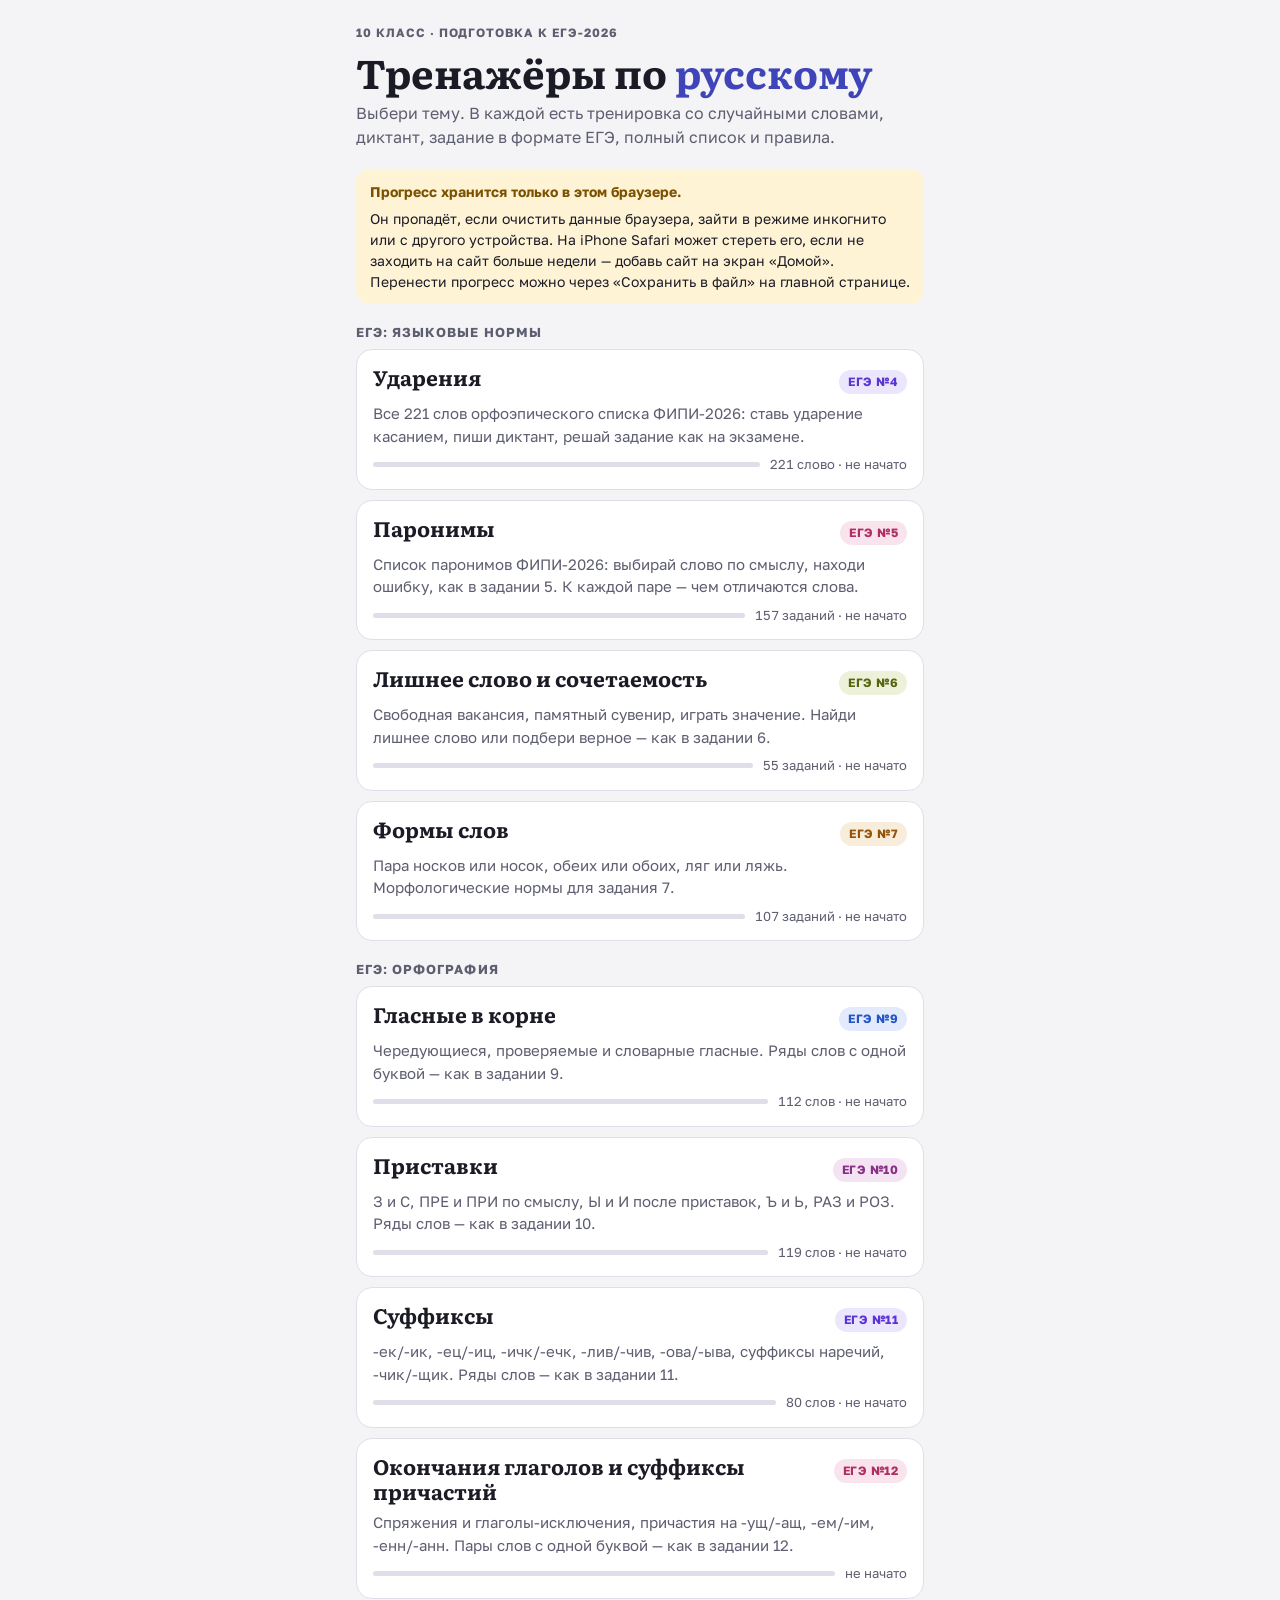
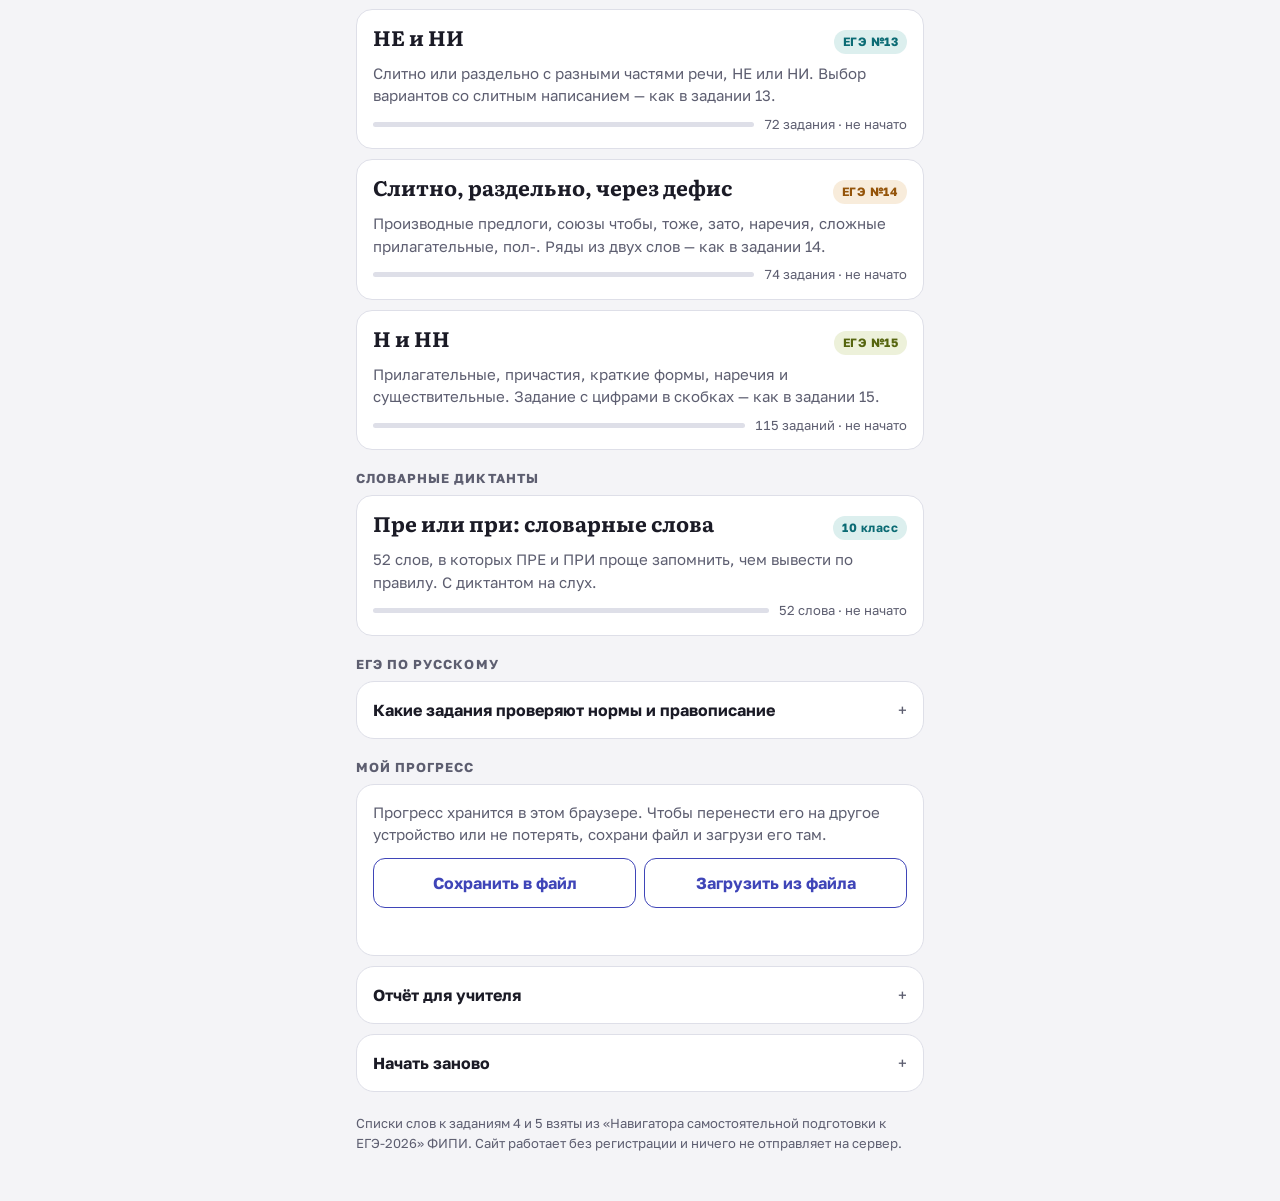
==== index.html @ c37b057d "Тренажёры по русскому языку: 12 тем для 10 класса и ЕГЭ-2026 Co-Authored-By: Claude Opus 5.5 <norepl" ====
<!doctype html>
<html lang="ru">
<head>
<meta charset="utf-8">
<meta name="viewport" content="width=device-width, initial-scale=1, viewport-fit=cover">
<title>Тренажёры по русскому</title>
<meta name="description" content="Тренажёры по русскому языку для 10 класса и подготовки к ЕГЭ: ударения, паронимы, формы слов, корни, приставки, Н и НН.">
<meta name="theme-color" content="#f4f4f7" media="(prefers-color-scheme: light)">
<meta name="theme-color" content="#121219" media="(prefers-color-scheme: dark)">
<link rel="stylesheet" href="assets/site.css">
<style>
  .hero { display: grid; gap: 8px; padding-block: 10px 6px; }
  .hero h1 { font-size: clamp(30px, 9vw, 40px); }
  .hero p { margin: 0; color: var(--muted); max-width: 60ch; }
  .sec { display: grid; gap: 10px; margin-top: 22px; }
  .sec > h2 { font: 700 13px/1 var(--f-ui); letter-spacing: .08em; text-transform: uppercase; color: var(--muted); margin: 0; }
  .topics { display: grid; gap: 10px; }
  .topic {
    display: grid; gap: 8px; text-decoration: none; color: var(--ink);
    background: var(--card); border: 1px solid var(--line); border-radius: 16px; padding: 14px 16px;
  }
  .topic:hover { border-color: var(--accent); }
  .topic .head { display: flex; align-items: baseline; justify-content: space-between; gap: 10px; }
  .topic h3 { margin: 0; font: 700 21px/1.2 var(--f-word); color: var(--ink); }
  .topic .badge { flex: none; font: 700 12px/1 var(--f-ui); letter-spacing: .04em; color: var(--accent); background: var(--accent-soft); border-radius: 999px; padding: 6px 9px; white-space: nowrap; }
  .topic p { margin: 0; color: var(--muted); font-size: 15px; }
  .topic .prog { display: grid; grid-template-columns: 1fr auto; align-items: center; gap: 10px; font-size: 13px; color: var(--muted); font-variant-numeric: tabular-nums; }
  .topic .prog .bar { height: 5px; }
  .topic .prog .err { color: var(--bad); font-weight: 700; }
  .cont { display: flex; align-items: center; justify-content: space-between; gap: 10px; flex-wrap: wrap; text-decoration: none; color: var(--ink); }
  .cont b { font-family: var(--f-word); font-size: 19px; }
  details.card > summary { cursor: pointer; font-weight: 700; list-style: none; display: flex; justify-content: space-between; gap: 8px; }
  details.card > summary::-webkit-details-marker { display: none; }
  details.card > summary::after { content: "+"; color: var(--muted); font-weight: 400; }
  details[open].card > summary::after { content: "−"; }
  .map { list-style: none; margin: 0; padding: 0; display: grid; }
  .map li { display: grid; grid-template-columns: 2.2em 1fr auto; gap: 8px; padding: 7px 0; border-top: 1px solid var(--line); font-size: 15px; align-items: baseline; }
  .map li:first-child { border-top: 0; }
  .map .num { font-weight: 700; color: var(--muted); font-variant-numeric: tabular-nums; }
  .map a { font-size: 13px; font-weight: 700; white-space: nowrap; }
  .field { display: grid; gap: 4px; }
  .field label { font-size: 13px; color: var(--muted); font-weight: 600; }
  .field input { min-height: 44px; border-radius: 10px; border: 1.5px solid var(--line); background: var(--card); padding: 0 12px; font-size: 16px; }
  .msg { font-size: 14px; margin: 0; min-height: 1.4em; }
  .msg.ok { color: var(--good); } .msg.no { color: var(--bad); }
  .confirm { display: grid; gap: 8px; border-radius: 12px; padding: 12px; background: var(--bad-soft); }
  textarea.report { width: 100%; min-height: 160px; border-radius: 10px; border: 1.5px solid var(--line); background: var(--card); padding: 10px 12px; font: 14px/1.5 var(--f-ui); color: var(--ink); resize: vertical; }
</style>
</head>
<body>
<div class="wrap">
  <header class="hero">
    <span class="eyebrow">10 класс · подготовка к ЕГЭ-2026</span>
    <h1>Тренажёры по <span class="hl">русскому</span></h1>
    <p>Выбери тему. В каждой есть тренировка со случайными словами, диктант, задание в формате ЕГЭ, полный список и правила.</p>
  </header>

  <div class="notice" id="notice" style="margin-top:14px"></div>

  <a class="card cont" id="continue" href="#" hidden style="margin-top:14px">
    <span><span class="muted" style="font-size:13px">Продолжить</span><br><b id="contTitle"></b></span>
    <span class="btn small" style="display:inline-flex;align-items:center">Открыть</span>
  </a>

  <div id="topics"></div>

  <section class="sec">
    <h2>ЕГЭ по русскому</h2>
    <details class="card">
      <summary>Какие задания проверяют нормы и правописание</summary>
      <p class="task-line">Задания 1–3 и 22–26 — работа с текстом, 27 — сочинение. Остальные проверяют знание норм и правил. Здесь отмечено, по каким уже есть тренажёр.</p>
      <ul class="map" id="map"></ul>
    </details>
  </section>

  <section class="sec">
    <h2>Мой прогресс</h2>
    <div class="card">
      <p class="task-line">Прогресс хранится в этом браузере. Чтобы перенести его на другое устройство или не потерять, сохрани файл и загрузи его там.</p>
      <div class="row">
        <button type="button" class="btn ghost" id="exp">Сохранить в файл</button>
        <button type="button" class="btn ghost" id="impBtn">Загрузить из файла</button>
        <input type="file" id="imp" accept="application/json,.json" hidden>
      </div>
      <p class="msg" id="impMsg" aria-live="polite"></p>
    </div>
    <details class="card">
      <summary>Отчёт для учителя</summary>
      <p class="task-line">Текст со сводкой по всем темам. Скопируй его и отправь учителю в мессенджер.</p>
      <div class="field"><label for="who">Имя и класс</label><input id="who" type="text" autocomplete="name" placeholder="Например: Иван Петров, 10 «Б»"></div>
      <textarea class="report" id="report" readonly aria-label="Текст отчёта"></textarea>
      <div class="row"><button type="button" class="btn" id="copy">Скопировать отчёт</button></div>
      <p class="msg" id="copyMsg" aria-live="polite"></p>
    </details>
    <details class="card">
      <summary>Начать заново</summary>
      <p class="task-line">Удалит все ответы и статистику по всем темам в этом браузере.</p>
      <div class="row"><button type="button" class="btn danger" id="reset">Удалить весь прогресс</button></div>
      <div class="confirm" id="resetBox" hidden>
        <b>Точно удалить? Вернуть не получится, если нет сохранённого файла.</b>
        <div class="row"><button type="button" class="btn danger" id="resetYes">Да, удалить</button><button type="button" class="btn ghost" id="resetNo">Отмена</button></div>
      </div>
    </details>
  </section>

  <footer class="foot">
    <span>Списки слов к заданиям 4 и 5 взяты из «Навигатора самостоятельной подготовки к ЕГЭ-2026» ФИПИ. Сайт работает без регистрации и ничего не отправляет на сервер.</span>
  </footer>
</div>

<script src="assets/core.js"></script>
<script src="topics.js"></script>
<script>
(function () {
  'use strict';
  const { esc, plural } = Core;
  const $ = s => document.querySelector(s);
  const TOPICS = (window.TOPICS || []).slice().sort((a, b) => (a.order || 999) - (b.order || 999) || a.title.localeCompare(b.title, 'ru'));
  const SUMS = Core.summaries();

  /* --- предупреждение о хранении --- */
  $('#notice').innerHTML = Core.notice();
  if (!Core.storageOK()) $('#notice').classList.add('bad');
  Core.askPersist();

  /* --- продолжить --- */
  let last = null;
  TOPICS.forEach(t => { const s = SUMS[t.id]; if (s && s.updated && (!last || s.updated > SUMS[last.id].updated)) last = t; });
  if (last) { $('#continue').hidden = false; $('#continue').href = last.file; $('#contTitle').textContent = last.title; }

  /* --- темы по разделам --- */
  if (!TOPICS.length) {
    $('#topics').innerHTML = '<section class="sec"><div class="card"><p>Список тем пуст. Если ты владелец сайта, проверь, что рядом с index.html лежит файл topics.js (его создаёт сборка, см. README).</p></div></section>';
  } else {
    const groups = [];
    TOPICS.forEach(t => { const g = t.group || 'Темы'; if (!groups.includes(g)) groups.push(g); });
    $('#topics').innerHTML = groups.map(g => `<section class="sec"><h2>${esc(g)}</h2><div class="topics">${
      TOPICS.filter(t => (t.group || 'Темы') === g).map(card).join('')}</div></section>`).join('');
  }
  function card(t) {
    const s = SUMS[t.id];
    const total = (s && s.total) || t.count || 0;
    const learned = (s && s.learned) || 0;
    const errors = (s && s.errors) || 0;
    const pct = total ? Math.round(learned / total * 100) : 0;
    const units = (t.unit && t.unit.split('|').length === 3) ? t.unit.split('|') : ['задание', 'задания', 'заданий'];
    const badge = t.task ? `ЕГЭ №${esc(t.task)}` : (t.grade ? `${esc(t.grade)} класс` : '');
    const prog = s ? `<div class="prog"><div class="bar"><i style="width:${pct}%"></i></div>
        <span>выучено ${learned} из ${total}${errors ? ` · <span class="err">${errors} ${plural(errors, 'ошибка', 'ошибки', 'ошибок')}</span>` : ''}</span></div>`
      : `<div class="prog"><div class="bar"><i></i></div><span>${total ? `${total} ${plural(total, ...units)} · ` : ''}не начато</span></div>`;
    return `<a class="topic" href="${esc(t.file)}" data-accent="${esc(t.accent || '')}">
      <div class="head"><h3>${esc(t.title)}</h3>${badge ? `<span class="badge">${badge}</span>` : ''}</div>
      ${t.desc ? `<p>${esc(t.desc)}</p>` : ''}${prog}</a>`;
  }

  /* --- карта заданий ЕГЭ --- */
  const MAP = [
    [4, 'Орфоэпические нормы: ударение'], [5, 'Паронимы'], [6, 'Лексические нормы: лишнее или неуместное слово'],
    [7, 'Морфологические нормы: формы слов (с 2026 года — любые грамматические ошибки в выделенном слове)'],
    [8, 'Синтаксические нормы: грамматические ошибки в предложениях'], [9, 'Правописание корней'], [10, 'Правописание приставок'],
    [11, 'Суффиксы (кроме Н и НН)'], [12, 'Окончания глаголов и суффиксы причастий'], [13, 'НЕ и НИ'],
    [14, 'Слитное, дефисное и раздельное написание'], [15, 'Н и НН'], [16, 'Однородные члены и сложносочинённое предложение'],
    [17, 'Обособленные члены предложения'], [18, 'Вводные слова и обращения'], [19, 'Сложноподчинённое предложение'],
    [20, 'Сложное предложение с разными видами связи'], [21, 'Пунктуационный анализ'],
  ];
  $('#map').innerHTML = MAP.map(([n, name]) => {
    const tops = TOPICS.filter(t => String(t.task) === String(n));
    return `<li><span class="num">${n}</span><span>${esc(name)}</span><span>${tops.map(t => `<a href="${esc(t.file)}">${esc(t.title)}</a>`).join('<br>') || '<span class="muted" style="font-size:13px">скоро</span>'}</span></li>`;
  }).join('');

  /* --- экспорт / импорт --- */
  $('#exp').addEventListener('click', () => {
    try { Core.downloadExport(); msg('#impMsg', 'Файл сохранён в «Загрузки».', true); }
    catch (e) { msg('#impMsg', 'Не получилось сохранить файл: ' + e.message, false); }
  });
  $('#impBtn').addEventListener('click', () => $('#imp').click());
  $('#imp').addEventListener('change', e => {
    const f = e.target.files && e.target.files[0]; if (!f) return;
    const r = new FileReader();
    r.onload = () => {
      try { const n = Core.importData(JSON.parse(r.result)); msg('#impMsg', `Прогресс загружен (${n} ${plural(n, 'запись', 'записи', 'записей')}). Обновляю страницу…`, true); setTimeout(() => location.reload(), 900); }
      catch (err) { msg('#impMsg', 'Не удалось прочитать файл. ' + err.message, false); }
    };
    r.readAsText(f);
    e.target.value = '';
  });
  function msg(sel, text, ok) { const m = $(sel); m.textContent = text; m.className = 'msg ' + (ok ? 'ok' : 'no'); }

  /* --- отчёт для учителя --- */
  const who = $('#who');
  try { who.value = Core.getJSON('name', ''); } catch (e) {}
  function report() {
    const d = new Date().toLocaleDateString('ru-RU');
    const lines = [`Отчёт о подготовке${who.value.trim() ? ': ' + who.value.trim() : ''} (${d})`, ''];
    let any = false;
    TOPICS.forEach(t => {
      const s = SUMS[t.id]; if (!s) return; any = true;
      const ex = Core.examOf(t.id);
      lines.push(`${t.title}${t.task ? ` (ЕГЭ №${t.task})` : ''}: выучено ${s.learned} из ${s.total}, к повторению ${s.errors}` + (ex.n ? `, задания ЕГЭ: ${ex.ok} из ${ex.n}` : ''));
      if (s.errs && s.errs.length) lines.push('  Ошибки: ' + s.errs.slice(0, 10).join(', '));
    });
    if (!any) lines.push('Пока ни одна тема не начата.');
    $('#report').value = lines.join('\n');
  }
  who.addEventListener('input', () => { Core.setJSON('name', who.value); report(); });
  report();
  $('#copy').addEventListener('click', () => {
    const text = $('#report').value;
    const done = () => msg('#copyMsg', 'Скопировано. Вставь в сообщение учителю.', true);
    const fallback = () => { const ta = $('#report'); ta.focus(); ta.select(); try { document.execCommand('copy'); done(); } catch (e) { msg('#copyMsg', 'Выдели текст и скопируй вручную.', false); } };
    if (navigator.clipboard && navigator.clipboard.writeText) navigator.clipboard.writeText(text).then(done, fallback); else fallback();
  });

  /* --- сброс --- */
  $('#reset').addEventListener('click', () => { $('#resetBox').hidden = false; $('#reset').hidden = true; });
  $('#resetNo').addEventListener('click', () => { $('#resetBox').hidden = true; $('#reset').hidden = false; });
  $('#resetYes').addEventListener('click', () => { Core.resetAll(); location.reload(); });
})();
</script>
</body>
</html>
---- assets/site.css ----
/* =====================================================================
   Тренажёры по русскому — общий стиль для всех страниц.
   Цвет темы задаётся атрибутом data-accent на <html>:
   violet · teal · blue · rose · amber · plum · olive
   ===================================================================== */

/* ---------- Шрифты (лежат в assets/fonts, интернет-шрифты не нужны) ---------- */
@font-face { font-family: "Literata"; font-style: normal; font-weight: 500; font-display: swap;
  src: url(fonts/literata-cyrillic-500-normal.woff2) format("woff2"); unicode-range: U+0301, U+0400-045F, U+0490-0491, U+04B0-04B1, U+2116; }
@font-face { font-family: "Literata"; font-style: normal; font-weight: 500; font-display: swap;
  src: url(fonts/literata-latin-500-normal.woff2) format("woff2"); unicode-range: U+0000-00FF, U+0131, U+0152-0153, U+02BB-02BC, U+02C6, U+02DA, U+02DC, U+0304, U+0308, U+0329, U+2000-206F, U+20AC, U+2122, U+2191, U+2193, U+2212, U+2215, U+FEFF, U+FFFD; }
@font-face { font-family: "Literata"; font-style: normal; font-weight: 700; font-display: swap;
  src: url(fonts/literata-cyrillic-700-normal.woff2) format("woff2"); unicode-range: U+0301, U+0400-045F, U+0490-0491, U+04B0-04B1, U+2116; }
@font-face { font-family: "Literata"; font-style: normal; font-weight: 700; font-display: swap;
  src: url(fonts/literata-latin-700-normal.woff2) format("woff2"); unicode-range: U+0000-00FF, U+0131, U+0152-0153, U+02BB-02BC, U+02C6, U+02DA, U+02DC, U+0304, U+0308, U+0329, U+2000-206F, U+20AC, U+2122, U+2191, U+2193, U+2212, U+2215, U+FEFF, U+FFFD; }
@font-face { font-family: "Golos Text"; font-style: normal; font-weight: 400; font-display: swap;
  src: url(fonts/golos-text-cyrillic-400-normal.woff2) format("woff2"); unicode-range: U+0301, U+0400-045F, U+0490-0491, U+04B0-04B1, U+2116; }
@font-face { font-family: "Golos Text"; font-style: normal; font-weight: 400; font-display: swap;
  src: url(fonts/golos-text-latin-400-normal.woff2) format("woff2"); unicode-range: U+0000-00FF, U+0131, U+0152-0153, U+02BB-02BC, U+02C6, U+02DA, U+02DC, U+0304, U+0308, U+0329, U+2000-206F, U+20AC, U+2122, U+2191, U+2193, U+2212, U+2215, U+FEFF, U+FFFD; }
@font-face { font-family: "Golos Text"; font-style: normal; font-weight: 600; font-display: swap;
  src: url(fonts/golos-text-cyrillic-600-normal.woff2) format("woff2"); unicode-range: U+0301, U+0400-045F, U+0490-0491, U+04B0-04B1, U+2116; }
@font-face { font-family: "Golos Text"; font-style: normal; font-weight: 600; font-display: swap;
  src: url(fonts/golos-text-latin-600-normal.woff2) format("woff2"); unicode-range: U+0000-00FF, U+0131, U+0152-0153, U+02BB-02BC, U+02C6, U+02DA, U+02DC, U+0304, U+0308, U+0329, U+2000-206F, U+20AC, U+2122, U+2191, U+2193, U+2212, U+2215, U+FEFF, U+FFFD; }
@font-face { font-family: "Golos Text"; font-style: normal; font-weight: 700; font-display: swap;
  src: url(fonts/golos-text-cyrillic-700-normal.woff2) format("woff2"); unicode-range: U+0301, U+0400-045F, U+0490-0491, U+04B0-04B1, U+2116; }
@font-face { font-family: "Golos Text"; font-style: normal; font-weight: 700; font-display: swap;
  src: url(fonts/golos-text-latin-700-normal.woff2) format("woff2"); unicode-range: U+0000-00FF, U+0131, U+0152-0153, U+02BB-02BC, U+02C6, U+02DA, U+02DC, U+0304, U+0308, U+0329, U+2000-206F, U+20AC, U+2122, U+2191, U+2193, U+2212, U+2215, U+FEFF, U+FFFD; }

/* ---------- Цвета ---------- */
/* Layout: one narrow reading column; the word is the hero in a book serif; each topic gets its own ink colour */
:root {
  --bg: #f4f4f7;
  --card: #ffffff;
  --ink: #1b1b26;
  --muted: #5d5e70;
  --line: #dedfe8;
  --good: #1b8650;
  --good-soft: #e2f4ea;
  --bad: #cc3434;
  --bad-soft: #fbe6e6;
  --warn: #7a5200;
  --warn-soft: #fff3d6;
  --a: #3f45b8;
  --as: #e7e8fa;
  --accent: var(--a);
  --accent-soft: var(--as);
  --f-word: "Literata", "PT Serif", Georgia, "Times New Roman", serif;
  --f-ui: "Golos Text", "Segoe UI", Roboto, "Helvetica Neue", Arial, system-ui, sans-serif;
  color-scheme: light;
}
[data-accent="violet"] { --a: #5b34d6; --as: #ebe6fb; }
[data-accent="teal"]   { --a: #0b6b74; --as: #dcefee; }
[data-accent="blue"]   { --a: #2554c7; --as: #e3eafb; }
[data-accent="rose"]   { --a: #b02f62; --as: #f9e3ec; }
[data-accent="amber"]  { --a: #94540a; --as: #f8ecdb; }
[data-accent="plum"]   { --a: #8a2f86; --as: #f4e4f3; }
[data-accent="olive"]  { --a: #56650f; --as: #edf1da; }
[data-accent] { --accent: var(--a); --accent-soft: var(--as); }

@media (prefers-color-scheme: dark) {
  :root:not([data-theme="light"]) {
    --bg: #121219; --card: #1b1b25; --ink: #ececf3; --muted: #a3a3b6; --line: #2d2d3b;
    --good: #4fd08a; --good-soft: #16301f; --bad: #ff7b7b; --bad-soft: #3a1c1f; --warn: #f0c060; --warn-soft: #33290f;
    --a: #9ea3ff; --as: #262849;
    color-scheme: dark;
  }
  :root:not([data-theme="light"])[data-accent="violet"], :root:not([data-theme="light"]) [data-accent="violet"] { --a: #a58bff; --as: #2a2447; }
  :root:not([data-theme="light"])[data-accent="teal"], :root:not([data-theme="light"]) [data-accent="teal"] { --a: #5cc8cf; --as: #163a3c; }
  :root:not([data-theme="light"])[data-accent="blue"], :root:not([data-theme="light"]) [data-accent="blue"] { --a: #8eaaff; --as: #1d2747; }
  :root:not([data-theme="light"])[data-accent="rose"], :root:not([data-theme="light"]) [data-accent="rose"] { --a: #ff8ab3; --as: #3d1a29; }
  :root:not([data-theme="light"])[data-accent="amber"], :root:not([data-theme="light"]) [data-accent="amber"] { --a: #f0b45a; --as: #3a2a10; }
  :root:not([data-theme="light"])[data-accent="plum"], :root:not([data-theme="light"]) [data-accent="plum"] { --a: #e08ad9; --as: #351a35; }
  :root:not([data-theme="light"])[data-accent="olive"], :root:not([data-theme="light"]) [data-accent="olive"] { --a: #c3d36a; --as: #2a3010; }
}
:root[data-theme="dark"] {
  --bg: #121219; --card: #1b1b25; --ink: #ececf3; --muted: #a3a3b6; --line: #2d2d3b;
  --good: #4fd08a; --good-soft: #16301f; --bad: #ff7b7b; --bad-soft: #3a1c1f; --warn: #f0c060; --warn-soft: #33290f;
  --a: #9ea3ff; --as: #262849;
  color-scheme: dark;
}

/* ---------- Основа ---------- */
* { box-sizing: border-box; }
[hidden] { display: none !important; }
html { -webkit-text-size-adjust: 100%; }
body { margin: 0; background: var(--bg); color: var(--ink); font: 16px/1.5 var(--f-ui); }
button, input, select { font: inherit; color: inherit; }
a { color: var(--accent); }
button:focus-visible, input:focus-visible, a:focus-visible, select:focus-visible { outline: 3px solid var(--accent); outline-offset: 2px; }
.wrap { max-width: 600px; margin: 0 auto; padding-inline: 16px; padding-block: calc(14px + env(safe-area-inset-top, 0px)) calc(48px + env(safe-area-inset-bottom, 0px)); }
.muted { color: var(--muted); }
.w { font-family: var(--f-word); }

/* ---------- Шапка темы ---------- */
.back { display: inline-flex; align-items: center; gap: 6px; font-size: 14px; font-weight: 600; text-decoration: none; color: var(--muted); min-height: 36px; }
.back:hover { color: var(--accent); }
.top { display: flex; align-items: flex-end; justify-content: space-between; gap: 12px; flex-wrap: wrap; padding-bottom: 12px; }
.brand { display: grid; gap: 2px; min-width: 0; }
.eyebrow { font-size: 12px; letter-spacing: .08em; text-transform: uppercase; color: var(--muted); font-weight: 700; }
h1 { font: 700 clamp(26px, 7.5vw, 32px)/1.08 var(--f-word); margin: 0; text-wrap: balance; }
h1 .hl, .hl { color: var(--accent); }
.learned { display: grid; gap: 4px; min-width: 140px; font-size: 13px; color: var(--muted); font-variant-numeric: tabular-nums; }
.bar { height: 6px; border-radius: 3px; background: var(--line); overflow: hidden; }
.bar i { display: block; height: 100%; background: var(--good); width: 0; transition: width .3s; }

.tabs {
  position: sticky; top: 0; z-index: 5;
  display: grid; grid-auto-flow: column; grid-auto-columns: 1fr; gap: 4px;
  margin-inline: -16px; padding: calc(8px + env(safe-area-inset-top, 0px)) 16px 8px;
  background: var(--bg);
  background: color-mix(in srgb, var(--bg) 92%, transparent);
  -webkit-backdrop-filter: blur(6px); backdrop-filter: blur(6px);
  border-bottom: 1px solid var(--line);
}
.tabs button { border: 0; background: transparent; border-radius: 10px; padding: 8px 2px; min-height: 44px; font-weight: 600; font-size: 14px; color: var(--muted); cursor: pointer; white-space: nowrap; }
.tabs button[aria-selected="true"] { background: var(--card); color: var(--accent); box-shadow: 0 0 0 1px var(--line); }
main > section { display: grid; gap: 14px; padding-top: 14px; }

/* ---------- Чипы, кнопки, карточки ---------- */
.chips { display: flex; gap: 6px; overflow-x: auto; scrollbar-width: none; margin-inline: -16px; padding-inline: 16px; }
.chips::-webkit-scrollbar { display: none; }
.chip { flex: none; border: 1.5px solid var(--line); background: var(--card); border-radius: 999px; padding: 7px 12px; min-height: 38px; font-size: 14px; font-weight: 600; cursor: pointer; }
.chip[aria-pressed="true"] { border-color: var(--accent); background: var(--accent-soft); color: var(--accent); }
.chip.err[aria-pressed="true"] { border-color: var(--bad); background: var(--bad-soft); color: var(--bad); }
.chip small { font-weight: 400; opacity: .8; font-variant-numeric: tabular-nums; }
.card { background: var(--card); border: 1px solid var(--line); border-radius: 18px; padding: 16px; display: grid; gap: 12px; min-width: 0; }
.btn { min-height: 50px; border-radius: 12px; border: 1.5px solid var(--accent); background: var(--accent); color: var(--card); font-weight: 700; font-size: 16px; cursor: pointer; padding: 0 16px; touch-action: manipulation; }
.btn.ghost { background: transparent; color: var(--accent); }
.btn.small { min-height: 40px; font-size: 14px; padding: 0 12px; }
.btn.danger { border-color: var(--bad); background: transparent; color: var(--bad); }
.btn:disabled { opacity: .45; cursor: default; }
.row { display: flex; gap: 8px; flex-wrap: wrap; }
.row > .btn { flex: 1 1 140px; }
.seg { display: inline-flex; border: 1.5px solid var(--line); border-radius: 12px; overflow: hidden; background: var(--card); max-width: 100%; }
.seg button { border: 0; background: none; padding: 0 14px; min-height: 42px; font-weight: 600; cursor: pointer; font-variant-numeric: tabular-nums; }
.seg button[aria-pressed="true"] { background: var(--accent); color: var(--card); }
.set { display: flex; align-items: center; gap: 8px; flex-wrap: wrap; }
.task-line { margin: 0; color: var(--muted); font-size: 15px; }
.search { width: 100%; min-height: 48px; border-radius: 12px; border: 1.5px solid var(--line); background: var(--card); padding: 0 14px; font-size: 16px; }
.empty { text-align: center; color: var(--muted); padding: 26px 8px; display: grid; gap: 10px; justify-items: center; }
.empty p { margin: 0; }

/* ---------- Тренировка ---------- */
.drill { min-height: 320px; align-content: start; }
.dmeta { display: flex; justify-content: space-between; gap: 8px; font-size: 13px; color: var(--muted); }
.dmeta .cat { text-transform: uppercase; letter-spacing: .06em; font-weight: 700; }
.word { font: 500 clamp(24px, 8.5vw, 40px)/1.3 var(--f-word); text-align: center; padding-block: 18px 6px; text-wrap: balance; }
.word.long { font-size: clamp(20px, 6vw, 28px); }
.nw { white-space: nowrap; }
.gap { display: inline-block; min-width: .9em; text-align: center; color: var(--accent); border-bottom: 3px solid var(--accent); line-height: 1; padding-inline: 1px; }
.gap.q::before { content: ".."; }
.gap.qw { min-width: 3.2em; }
.gap.qw::before { content: "\2003"; }
.gap.ok, .gap.no, .gap.shown { min-width: 0; padding-inline: 0; }
.gap.ok { color: var(--good); border-color: var(--good); background: var(--good-soft); border-radius: 4px 4px 0 0; }
.gap.no { color: var(--bad); border-color: var(--bad); background: var(--bad-soft); border-radius: 4px 4px 0 0; }
.gap.shown { color: var(--ink); border-bottom-width: 0; font-weight: 700; text-transform: uppercase; letter-spacing: .02em; font-family: var(--f-ui); font-size: .82em; }
.hintline { text-align: center; margin: 0; color: var(--muted); font-size: 15px; min-height: 1.5em; }
.keys { display: grid; grid-template-columns: repeat(var(--n, 2), 1fr); gap: 10px; }
.keys.words { grid-template-columns: 1fr; }
.keys.words2 { grid-template-columns: 1fr 1fr; }
.key {
  min-height: 72px; border-radius: 16px; border: 2px solid var(--accent); background: var(--accent-soft); color: var(--accent);
  font: 700 30px/1 var(--f-word); cursor: pointer; display: grid; place-items: center; gap: 2px; touch-action: manipulation; padding: 6px;
}
.keys.words .key, .keys.words2 .key { min-height: 54px; font-size: 20px; }
.key small { font: 600 12px var(--f-ui); letter-spacing: .06em; opacity: .8; }
.key:active { transform: translateY(1px); }
.fb { display: grid; gap: 6px; border-radius: 12px; padding: 12px; }
.fb.ok { background: var(--good-soft); }
.fb.no { background: var(--bad-soft); }
.fb b.v { font-size: 17px; }
.fb.ok b.v { color: var(--good); } .fb.no b.v { color: var(--bad); }
.fb .full { font: 700 22px/1.3 var(--f-word); }
.why { font-size: 14px; color: var(--muted); display: grid; gap: 4px; }
.why strong { color: var(--ink); }
.pre { color: var(--accent); font-weight: 700; }
.sess { display: grid; grid-template-columns: repeat(3, 1fr); gap: 8px; }
.sess div { background: var(--card); border: 1px solid var(--line); border-radius: 12px; padding: 8px 10px; display: grid; }
.sess b { font: 700 22px/1.2 var(--f-ui); font-variant-numeric: tabular-nums; }
.sess span { font-size: 12px; color: var(--muted); }

/* ударения: гласные-кнопки */
.word.stress { white-space: nowrap; --len: 8; font-size: min(52px, calc((min(100vw, 600px) - 72px) / (var(--len) * 0.62))); user-select: none; -webkit-user-select: none; }
.word .c { display: inline-block; }
.word .v {
  position: relative; display: inline-block; border: 0; background: none; padding: 0; margin: 0;
  font: inherit; line-height: inherit; color: var(--accent); cursor: pointer; border-radius: 6px;
  text-decoration: underline dotted 2px; text-underline-offset: .18em; text-decoration-color: color-mix(in srgb, var(--accent) 55%, transparent);
  -webkit-tap-highlight-color: transparent; touch-action: manipulation;
}
.word .v::after { content: ""; position: absolute; inset: -14px -5px; }
.word.done .v { color: var(--ink); text-decoration: none; cursor: default; }
.word .v.ok { color: var(--good) !important; background: var(--good-soft); }
.word .v.no { color: var(--bad) !important; text-decoration: line-through 3px !important; text-decoration-color: var(--bad) !important; }
.word .v.pick { background: var(--accent-soft); text-decoration: none; }
.st { color: var(--accent); font-weight: 700; }

/* ---------- Диктант ---------- */
.dlist { list-style: none; margin: 0; padding: 0; display: grid; }
.dlist > li { display: grid; grid-template-columns: 2em 1fr; align-items: center; gap: 4px 8px; border-top: 1px solid var(--line); padding-block: 10px; }
.dlist > li:first-child { border-top: 0; }
.dlist .n { color: var(--muted); font-size: 13px; font-variant-numeric: tabular-nums; align-self: start; padding-top: .35em; }
.dlist .body { display: flex; flex-wrap: wrap; align-items: center; gap: 6px 10px; justify-content: space-between; min-width: 0; }
.dlist .txt { font: 500 21px/1.35 var(--f-word); min-width: 0; }
.dlist .word { text-align: left; padding-block: 2px; }
.dlist .word.stress { font-size: min(32px, calc((min(100vw, 600px) - 120px) / (var(--len) * 0.62))); }
.pick { display: inline-flex; gap: 4px; flex-wrap: wrap; }
.pick button { min-width: 44px; height: 44px; padding: 0 10px; border-radius: 10px; border: 1.5px solid var(--line); background: var(--card); font: 700 18px var(--f-word); cursor: pointer; }
.pick.words button { font: 600 15px var(--f-ui); height: auto; min-height: 40px; }
.pick button[aria-pressed="true"] { border-color: var(--accent); background: var(--accent); color: var(--card); }
.pick button:disabled { cursor: default; }
.dlist .res { grid-column: 2; font-size: 14px; display: flex; gap: 4px 8px; align-items: baseline; flex-wrap: wrap; }
.res .ok { color: var(--good); font-weight: 700; } .res .no { color: var(--bad); font-weight: 700; }
.res .full { font: 700 18px var(--f-word); }
.listen .body { flex-wrap: nowrap; }
.play { flex: none; width: 44px; height: 44px; border-radius: 50%; border: 1.5px solid var(--accent); background: var(--accent-soft); color: var(--accent); cursor: pointer; display: grid; place-items: center; }
.play svg { width: 16px; height: 16px; fill: currentColor; }
.tin { flex: 1; width: 100%; min-width: 0; min-height: 44px; border-radius: 10px; border: 1.5px solid var(--line); background: var(--card); padding: 0 12px; font: 500 19px var(--f-word); }
.tin.ok { border-color: var(--good); } .tin.no { border-color: var(--bad); }
.score { font: 700 34px/1.1 var(--f-word); }
.score small { display: block; font: 400 15px var(--f-ui); color: var(--muted); }
.scroll-anchor { scroll-margin-top: 90px; }
.speechnote { font-size: 14px; color: var(--bad); margin: 0; }

/* ---------- Как на ЕГЭ ---------- */
.kim { display: grid; gap: 12px; }
.kim .q { font-weight: 600; margin: 0; }
.kim ol { margin: 0; padding: 0; list-style: none; display: grid; gap: 6px; }
.kim li { display: grid; grid-template-columns: 2.2em 1fr; gap: 8px; align-items: start; padding: 8px 10px; border-radius: 12px; border: 1.5px solid var(--line); cursor: pointer; background: var(--card); }
.kim li .n { font: 700 16px/1.6 var(--f-ui); color: var(--muted); font-variant-numeric: tabular-nums; }
.kim li .t { font: 500 19px/1.5 var(--f-word); min-width: 0; }
.kim li[aria-checked="true"] { border-color: var(--accent); background: var(--accent-soft); }
.kim li[aria-checked="true"] .n { color: var(--accent); }
.kim li.right { border-color: var(--good); }
.kim li.wrong { border-color: var(--bad); }
.kim li .res { grid-column: 2; font-size: 14px; }
.kim .digits { font: 500 20px/1.8 var(--f-word); }
.kim .dg { display: inline-flex; align-items: center; justify-content: center; min-width: 1.6em; padding: 0 3px; height: 1.4em; border-radius: 6px; border: 1.5px solid var(--line); font: 700 14px var(--f-ui); color: var(--muted); vertical-align: 2px; }
.answerbox { display: flex; align-items: center; gap: 10px; flex-wrap: wrap; border: 1.5px dashed var(--line); border-radius: 12px; padding: 10px 12px; }
.answerbox .lab { font-size: 13px; color: var(--muted); text-transform: uppercase; letter-spacing: .06em; font-weight: 700; }
.answerbox .val { font: 700 22px var(--f-ui); letter-spacing: .12em; font-variant-numeric: tabular-nums; min-height: 1.2em; }
.verdict { border-radius: 12px; padding: 12px; display: grid; gap: 4px; }
.verdict.ok { background: var(--good-soft); } .verdict.no { background: var(--bad-soft); }
.verdict b { font-size: 17px; } .verdict.ok b { color: var(--good); } .verdict.no b { color: var(--bad); }

/* ---------- Список и правила ---------- */
.dict h2 { font: 700 13px/1 var(--f-ui); letter-spacing: .08em; text-transform: uppercase; color: var(--muted); margin: 18px 0 6px; display: flex; justify-content: space-between; }
.dict ul { list-style: none; margin: 0; padding: 0; background: var(--card); border: 1px solid var(--line); border-radius: 14px; }
.dict li { padding: 10px 14px; border-top: 1px solid var(--line); display: grid; gap: 2px; }
.dict li:first-child { border-top: 0; }
.dict .w { font: 500 19px/1.35 var(--f-word); }
.dict .nt { font-size: 13px; color: var(--muted); }
.dict .alt { font-size: 13px; color: var(--muted); }
.dict .er { font-size: 12px; color: var(--bad); font-weight: 700; }
.rule h3 { margin: 0; font: 700 19px/1.25 var(--f-word); text-wrap: balance; }
.rule p { margin: 0; }
.rule ul { margin: 0; padding-left: 20px; display: grid; gap: 4px; }
.ex { display: flex; flex-wrap: wrap; gap: 4px 14px; font: 500 18px/1.45 var(--f-word); }
.tag { font-size: 12px; font-weight: 700; text-transform: uppercase; letter-spacing: .06em; color: var(--bad); }
.ab { display: grid; grid-template-columns: repeat(auto-fit, minmax(150px, 1fr)); gap: 10px; }
.ab > div { border-radius: 12px; padding: 10px 12px; background: var(--accent-soft); display: grid; gap: 4px; min-width: 0; }
.ab b { font: 700 20px/1.1 var(--f-word); color: var(--accent); }
.ab span { font-size: 14px; }
mark { background: none; color: var(--accent); font-weight: 700; }
table.t { border-collapse: collapse; width: 100%; font-size: 15px; }
table.t td, table.t th { border-top: 1px solid var(--line); padding: 6px 8px; text-align: left; vertical-align: top; }
table.t th { font-size: 12px; text-transform: uppercase; letter-spacing: .06em; color: var(--muted); }
.tablewrap { overflow-x: auto; }

/* ---------- Подвал и уведомления ---------- */
.foot { color: var(--muted); font-size: 13px; padding-top: 22px; display: grid; gap: 6px; }
.notice { border-radius: 14px; padding: 12px 14px; background: var(--warn-soft); color: var(--ink); display: grid; gap: 6px; font-size: 14px; }
.notice b { color: var(--warn); }
.notice.bad { background: var(--bad-soft); }
.notice.bad b { color: var(--bad); }

@media (prefers-reduced-motion: no-preference) {
  .fb:not([hidden]), .verdict:not([hidden]) { animation: pop .18s ease-out; }
  @keyframes pop { from { transform: scale(.98); opacity: .5; } to { transform: none; opacity: 1; } }
  .shake { animation: shake .3s; }
  @keyframes shake { 25% { transform: translateX(-6px); } 75% { transform: translateX(6px); } }
}

/* ---------- слитно/раздельно, лишнее слово ---------- */
.paren { color: var(--accent); font-weight: 700; }
.gap.blank { min-width: .35em; }
.keys.words3 { grid-template-columns: repeat(3, 1fr); }
.keys.words3 .key { min-height: 54px; font: 700 15px/1.2 var(--f-ui); }
s.strike { text-decoration: line-through 3px; color: var(--accent); }
s.strike.ok { color: var(--good); }
s.strike.no { color: var(--bad); }
.gap.join { min-width: 0; width: 3px; padding: 0; border-bottom: 0; height: .9em; vertical-align: -.05em; border-radius: 2px; }
.gap.join.ok { background: var(--good); } .gap.join.no { background: var(--bad); }
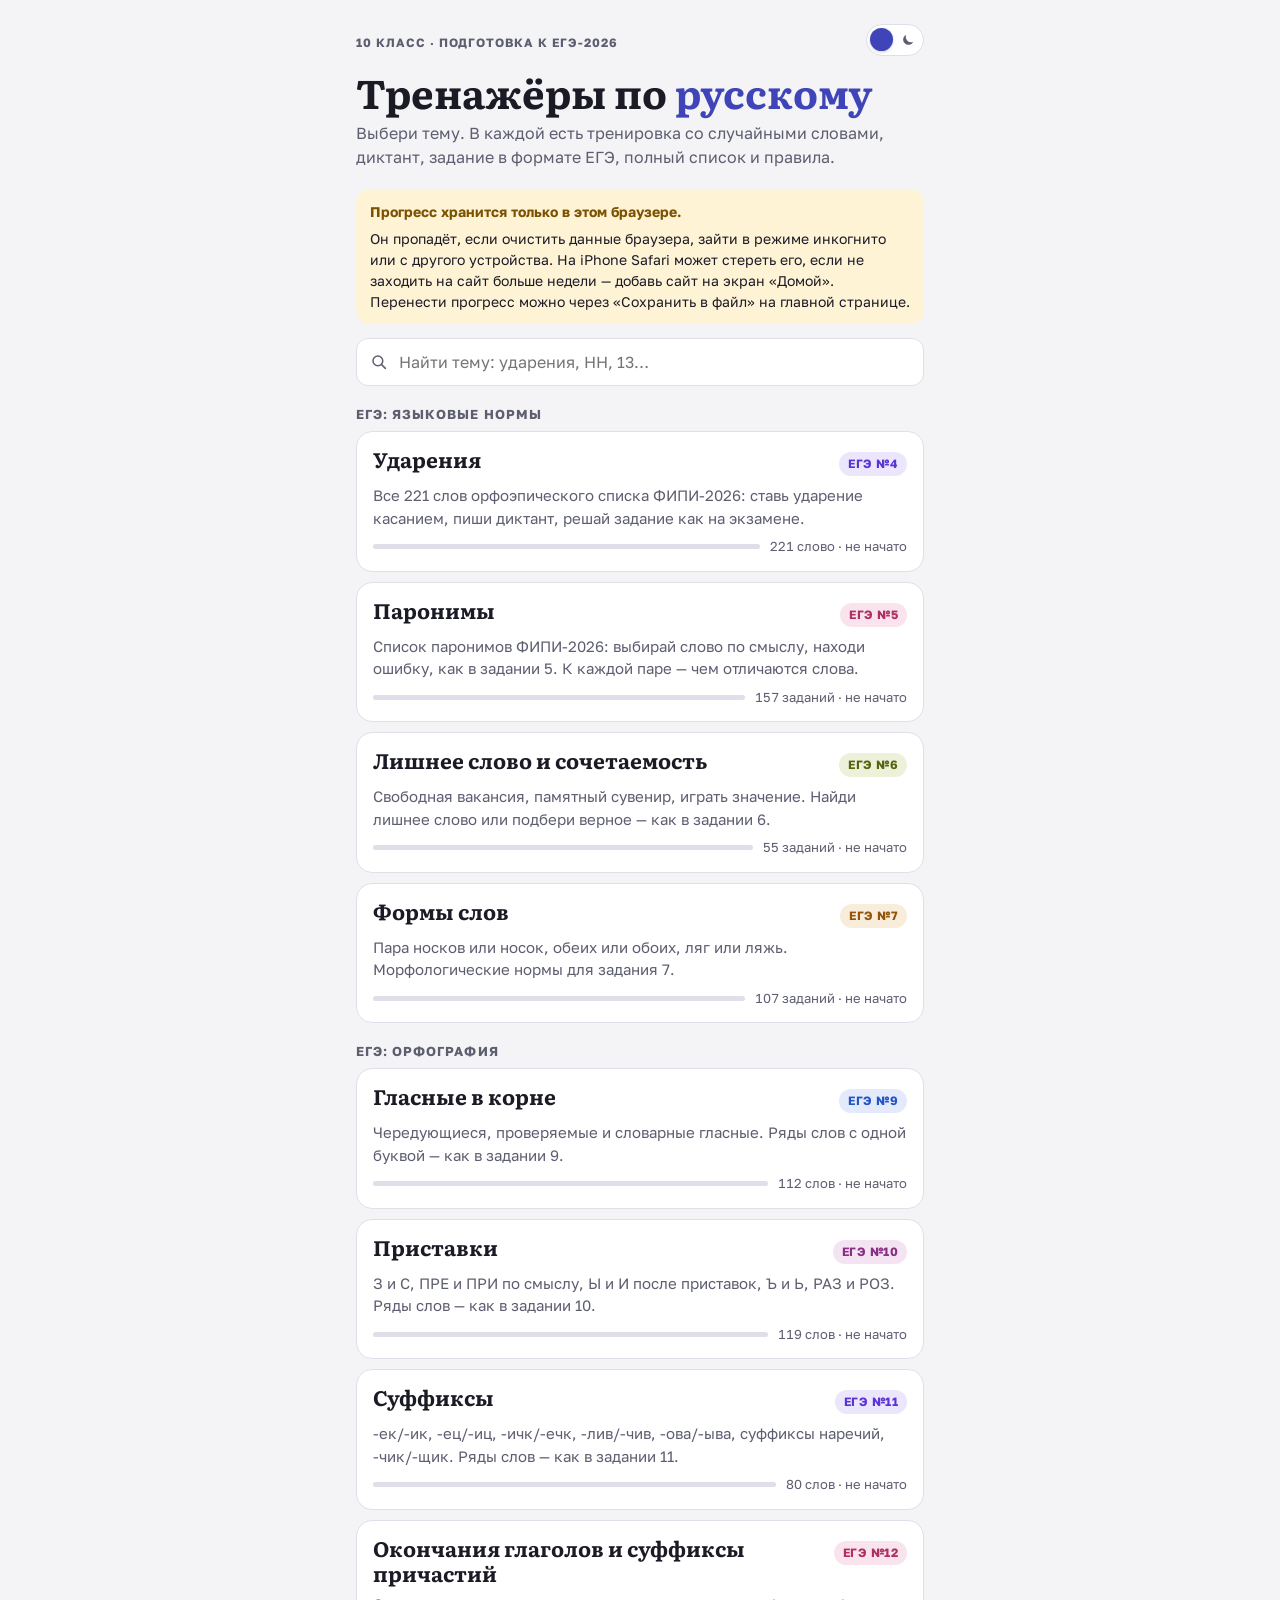
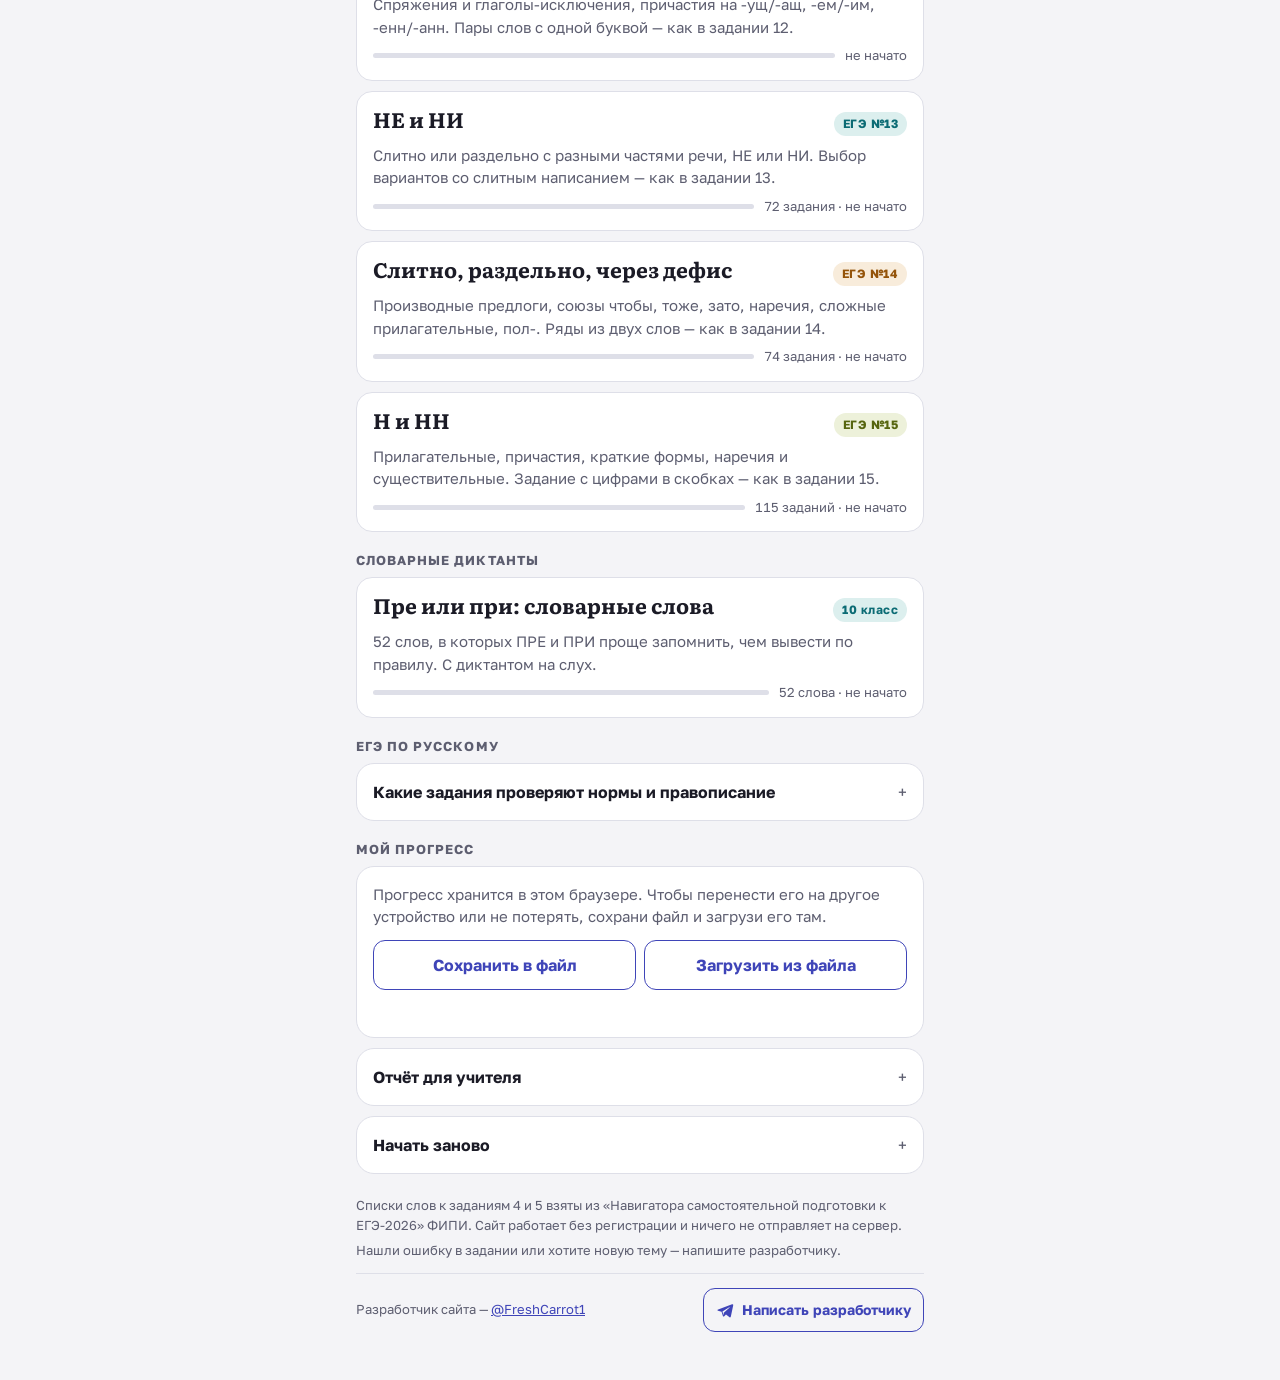
==== commit bac4a9d8: "Переключатель темы, поиск по темам, связь с разработчиком, иконка сайта Co-Authored-By: Claude Opus " ====
--- a/index.html
+++ b/index.html
@@ -5,9 +5,12 @@
 <meta name="viewport" content="width=device-width, initial-scale=1, viewport-fit=cover">
 <title>Тренажёры по русскому</title>
 <meta name="description" content="Тренажёры по русскому языку для 10 класса и подготовки к ЕГЭ: ударения, паронимы, формы слов, корни, приставки, Н и НН.">
-<meta name="theme-color" content="#f4f4f7" media="(prefers-color-scheme: light)">
-<meta name="theme-color" content="#121219" media="(prefers-color-scheme: dark)">
+<meta name="theme-color" content="#f4f4f7">
 <link rel="stylesheet" href="assets/site.css">
+<link rel="icon" type="image/png" sizes="32x32" href="assets/icon-32.png">
+<link rel="icon" type="image/png" sizes="192x192" href="assets/icon-192.png">
+<link rel="apple-touch-icon" href="assets/apple-touch-icon.png">
+<script src="assets/theme.js"></script>
 <style>
   .hero { display: grid; gap: 8px; padding-block: 10px 6px; }
   .hero h1 { font-size: clamp(30px, 9vw, 40px); }
@@ -15,6 +18,9 @@
   .sec { display: grid; gap: 10px; margin-top: 22px; }
   .sec > h2 { font: 700 13px/1 var(--f-ui); letter-spacing: .08em; text-transform: uppercase; color: var(--muted); margin: 0; }
   .topics { display: grid; gap: 10px; }
+  .searchbox { position: relative; margin-top: 14px; }
+  .searchbox svg { position: absolute; left: 14px; top: 50%; transform: translateY(-50%); width: 18px; height: 18px; fill: none; stroke: var(--muted); stroke-width: 2; stroke-linecap: round; pointer-events: none; }
+  .searchbox .search { padding-left: 42px; }
   .topic {
     display: grid; gap: 8px; text-decoration: none; color: var(--ink);
     background: var(--card); border: 1px solid var(--line); border-radius: 16px; padding: 14px 16px;
@@ -50,7 +56,7 @@
 <body>
 <div class="wrap">
   <header class="hero">
-    <span class="eyebrow">10 класс · подготовка к ЕГЭ-2026</span>
+    <div class="topbar"><span class="eyebrow">10 класс · подготовка к ЕГЭ-2026</span><span data-theme-toggle></span></div>
     <h1>Тренажёры по <span class="hl">русскому</span></h1>
     <p>Выбери тему. В каждой есть тренировка со случайными словами, диктант, задание в формате ЕГЭ, полный список и правила.</p>
   </header>
@@ -61,6 +67,12 @@
     <span><span class="muted" style="font-size:13px">Продолжить</span><br><b id="contTitle"></b></span>
     <span class="btn small" style="display:inline-flex;align-items:center">Открыть</span>
   </a>
+
+  <div class="searchbox">
+    <svg viewBox="0 0 24 24" aria-hidden="true"><circle cx="10.5" cy="10.5" r="6.5"/><path d="m15.5 15.5 5 5"/></svg>
+    <input class="search" id="find" type="search" placeholder="Найти тему: ударения, НН, 13…" autocomplete="off" aria-label="Найти тему">
+  </div>
+  <p class="task-line" id="findEmpty" hidden style="margin-top:14px">Такой темы пока нет. Попробуй другое слово или номер задания.</p>
 
   <div id="topics"></div>
 
@@ -105,6 +117,8 @@
 
   <footer class="foot">
     <span>Списки слов к заданиям 4 и 5 взяты из «Навигатора самостоятельной подготовки к ЕГЭ-2026» ФИПИ. Сайт работает без регистрации и ничего не отправляет на сервер.</span>
+    <span>Нашли ошибку в задании или хотите новую тему — напишите разработчику.</span>
+    <div id="dev"></div>
   </footer>
 </div>
 
@@ -148,10 +162,33 @@
     const prog = s ? `<div class="prog"><div class="bar"><i style="width:${pct}%"></i></div>
         <span>выучено ${learned} из ${total}${errors ? ` · <span class="err">${errors} ${plural(errors, 'ошибка', 'ошибки', 'ошибок')}</span>` : ''}</span></div>`
       : `<div class="prog"><div class="bar"><i></i></div><span>${total ? `${total} ${plural(total, ...units)} · ` : ''}не начато</span></div>`;
-    return `<a class="topic" href="${esc(t.file)}" data-accent="${esc(t.accent || '')}">
+    const hay = norm([t.title, t.desc, t.group, t.keywords, t.task ? `№${t.task} ${t.task} задание ${t.task} егэ ${t.task}` : '', t.grade ? `${t.grade} класс` : ''].join(' '));
+    return `<a class="topic" href="${esc(t.file)}" data-accent="${esc(t.accent || '')}" data-s="${esc(hay)}">
       <div class="head"><h3>${esc(t.title)}</h3>${badge ? `<span class="badge">${badge}</span>` : ''}</div>
       ${t.desc ? `<p>${esc(t.desc)}</p>` : ''}${prog}</a>`;
   }
+
+  /* --- поиск по темам --- */
+  function norm(s) { return String(s || '').toLowerCase().replace(/ё/g, 'е').replace(/[«»"()]/g, ' '); }
+  const find = $('#find');
+  function filter() {
+    const words = norm(find.value).replace(/№/g, ' ').split(/\s+/).filter(Boolean);
+    let shown = 0;
+    document.querySelectorAll('#topics .sec').forEach(sec => {
+      let n = 0;
+      sec.querySelectorAll('.topic').forEach(a => {
+        const ok = words.every(w => a.dataset.s.includes(w));
+        a.hidden = !ok; if (ok) n++;
+      });
+      sec.hidden = !n; shown += n;
+    });
+    $('#findEmpty').hidden = !!shown || !words.length;
+    $('#continue').hidden = !last || !!words.length;
+  }
+  find.addEventListener('input', filter);
+
+  /* --- разработчик --- */
+  $('#dev').innerHTML = Core.devHTML();
 
   /* --- карта заданий ЕГЭ --- */
   const MAP = [
--- a/assets/site.css
+++ b/assets/site.css
@@ -292,3 +292,28 @@
 s.strike.no { color: var(--bad); }
 .gap.join { min-width: 0; width: 3px; padding: 0; border-bottom: 0; height: .9em; vertical-align: -.05em; border-radius: 2px; }
 .gap.join.ok { background: var(--good); } .gap.join.no { background: var(--bad); }
+
+/* явный выбор тёмной темы переключателем */
+:root[data-theme="dark"][data-accent="violet"], :root[data-theme="dark"] [data-accent="violet"] { --a: #a58bff; --as: #2a2447; }
+:root[data-theme="dark"][data-accent="teal"], :root[data-theme="dark"] [data-accent="teal"] { --a: #5cc8cf; --as: #163a3c; }
+:root[data-theme="dark"][data-accent="blue"], :root[data-theme="dark"] [data-accent="blue"] { --a: #8eaaff; --as: #1d2747; }
+:root[data-theme="dark"][data-accent="rose"], :root[data-theme="dark"] [data-accent="rose"] { --a: #ff8ab3; --as: #3d1a29; }
+:root[data-theme="dark"][data-accent="amber"], :root[data-theme="dark"] [data-accent="amber"] { --a: #f0b45a; --as: #3a2a10; }
+:root[data-theme="dark"][data-accent="plum"], :root[data-theme="dark"] [data-accent="plum"] { --a: #e08ad9; --as: #351a35; }
+:root[data-theme="dark"][data-accent="olive"], :root[data-theme="dark"] [data-accent="olive"] { --a: #c3d36a; --as: #2a3010; }
+
+/* ---------- переключатель темы ---------- */
+.topbar { display: flex; align-items: center; justify-content: space-between; gap: 12px; }
+.theme-switch { border: 0; background: none; padding: 4px; margin: -4px; cursor: pointer; border-radius: 999px; display: inline-flex; }
+.ts-track { position: relative; width: 58px; height: 32px; border-radius: 999px; background: var(--card); border: 1.5px solid var(--line); display: block; transition: background .2s, border-color .2s; }
+.ts-track svg { position: absolute; top: 50%; width: 16px; height: 16px; transform: translateY(-50%); fill: none; stroke: var(--muted); stroke-width: 2; stroke-linecap: round; }
+.ts-sun { left: 7px; } .ts-moon { right: 7px; fill: var(--muted) !important; stroke: none !important; }
+.ts-knob { position: absolute; top: 3px; left: 3px; width: 23px; height: 23px; border-radius: 50%; background: var(--accent); transition: transform .2s; box-shadow: 0 1px 3px rgba(0,0,0,.2); }
+.theme-switch[aria-checked="true"] .ts-knob { transform: translateX(26px); }
+.theme-switch:focus-visible { outline: 3px solid var(--accent); outline-offset: 2px; }
+@media (prefers-reduced-motion: reduce) { .ts-knob, .ts-track { transition: none; } }
+
+/* ---------- подвал: связь с разработчиком ---------- */
+.dev { display: flex; align-items: center; justify-content: space-between; gap: 10px; flex-wrap: wrap; border-top: 1px solid var(--line); padding-top: 14px; margin-top: 6px; }
+.dev a.btn { display: inline-flex; align-items: center; gap: 8px; text-decoration: none; min-height: 44px; }
+.dev svg { width: 18px; height: 18px; fill: currentColor; }
